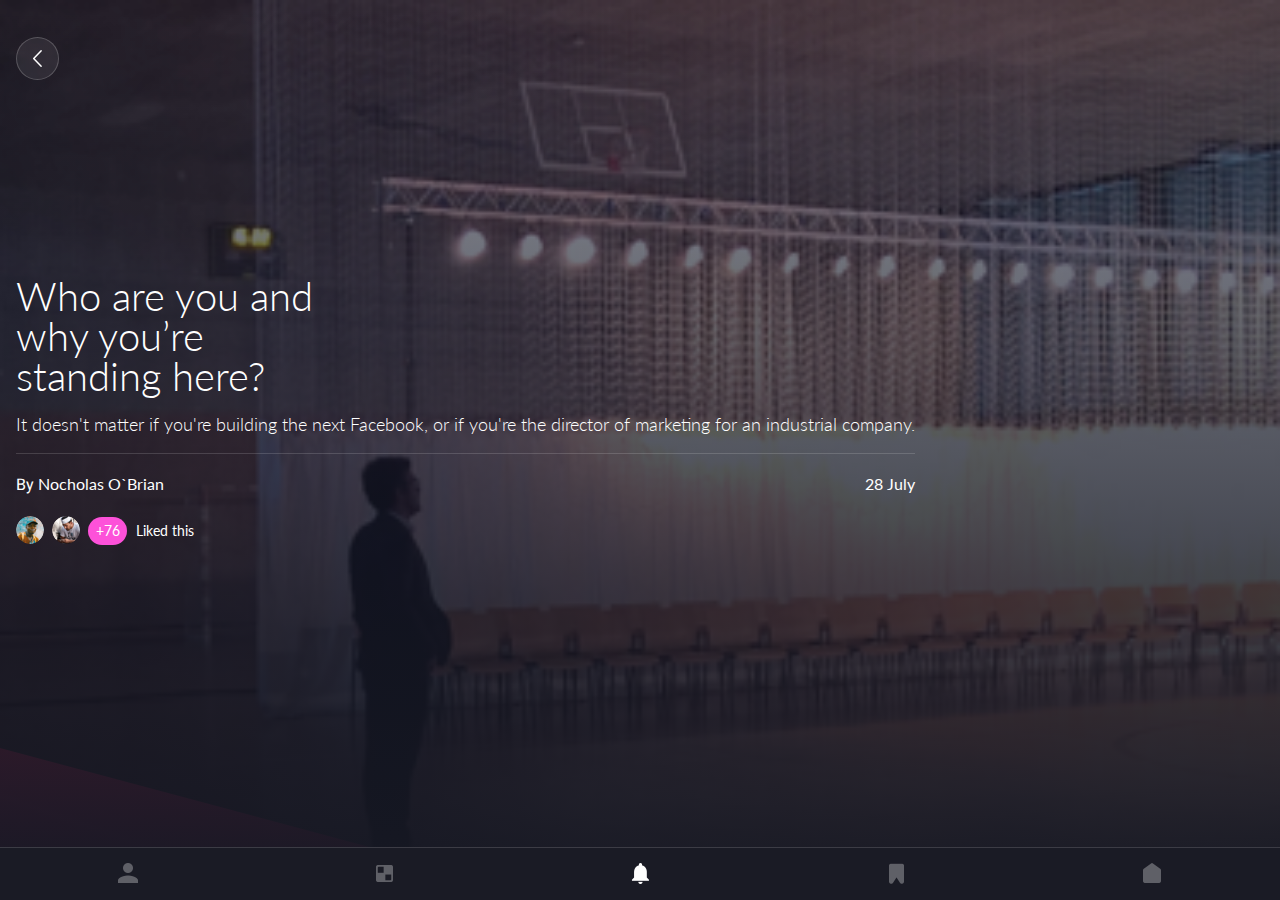
==== index.html @ 82537b6f "first commit" ====
<!DOCTYPE html>
<html lang="en">

<head>
    <meta http-equiv="Content-Type" content="text/html; charset=UTF-8">
    <meta name="viewport" content="width=device-width, initial-scale=1.0">
    <meta http-equiv="X-UA-Compatible" content="ie=edge">
    <link href="https://fonts.googleapis.com/css?family=Heebo|Lato:300,400" rel="stylesheet">
    <link rel="stylesheet" href="./lib/main.css">
    <title>Feed</title>
</head>

<body cz-shortcut-listen="true">
    <div id="back">
        <a href="./" class="ellipse">
            <img src="./src/images/arrow-back.png" alt="Back">
        </a>
    </div>

    <figure class="image-container">
        <img src="./src/images/image.png" alt="" class="image">
        <div id="overlay-image"></div>
        <div id="overlay-wrapper">
            <div id="overlay-gradient"></div>
        </div>
        <div id="overlay-top"></div>
    </figure>

    <article class="article">
        <h1 class="heading">Who are you and
            <br>why you’re
            <br>standing here?</h1>
        <p class="summary big">It doesn't matter if you're building the next Facebook, or if you're the director of marketing for an industrial
            company.</p>

        <hr>

        <div class="credit">
            <p class="author">
                <span class="by">By</span> Nocholas O`Brian</p>
            <p class="date">28 July</p>
        </div>

        <div class="media">
            <a href="#" class="user-link">
                <img src="./src/images/userpic-1.png" alt="John Doe">
            </a>
            <a href="#" class="user-link">
                <img src="./src/images/userpic-2.png" alt="John Doe">
            </a>
            <span class="value small">+76</span>
            <span class="small">Liked this</span>
        </div>
    </article>

    <div id="bottom-bar">
        <a href="#" class="icon">
            <img src="./src/images/icons/user.png" alt="Profile">
        </a>
        <a href="statistic.html" class="icon">
            <img src="./src/images/icons/statistic.png" alt="Statistics">
        </a>
        <a href="" class="icon active">
            <img src="./src/images/icons/bell.png" alt="Notifications">
        </a>
        <a href="#" class="icon">
            <img src="./src/images/icons/bookmark.png" alt="Bookmarks">
        </a>
        <a href="#" class="icon">
            <img src="./src/images/icons/square-up.png" alt="Title">
        </a>
    </div>

    <script src="./lib/app.bundle.js"></script>

</body>

</html>
---- lib/main.css ----
a,abbr,acronym,address,applet,article,aside,audio,b,big,blockquote,body,canvas,caption,center,cite,code,dd,del,details,dfn,div,dl,dt,em,embed,fieldset,figcaption,figure,footer,form,h1,h2,h3,h4,h5,h6,header,hgroup,html,i,iframe,img,ins,kbd,label,legend,li,mark,menu,nav,object,ol,output,p,pre,q,ruby,s,samp,section,small,span,strike,strong,sub,summary,sup,table,tbody,td,tfoot,th,thead,time,tr,tt,u,ul,var,video{margin:0;padding:0;border:0;font-size:100%;font:inherit;vertical-align:baseline}article,aside,details,figcaption,figure,footer,header,hgroup,menu,nav,section{display:block}body{line-height:1}ol,ul{list-style:none}blockquote,q{quotes:none}blockquote:after,blockquote:before,q:after,q:before{content:"";content:none}table{border-collapse:collapse;border-spacing:0}a{text-decoration:none}a,a:visited{color:inherit}button,input,label,select,textarea{display:inline-block;vertical-align:middle;white-space:normal;line-height:1;border:none;font-family:inherit;outline:none}input:focus{outline:0}input,textarea{-webkit-box-sizing:content-box;box-sizing:content-box}button,input[type=button],input[type=checkbox],input[type=radio],input[type=reset],input[type=submit],select{-webkit-box-sizing:border-box;box-sizing:border-box}input[type=checkbox],input[type=radio]{width:13px;height:13px}input[type=search]{-webkit-appearance:textfield;-webkit-box-sizing:content-box}button,input[type=button],input[type=reset],input[type=submit]{overflow:visible;width:auto;border:none}body{width:100%;height:100%;background:#161823;font-family:Lato,sans-serif;color:#fff}h1,h2,h3,h4,h5,h6{font-weight:300}hr{border:none;height:1px;color:hsla(0,0%,100%,.15);background:hsla(0,0%,100%,.15)}.small{font-size:.875em}.big{font-size:1.125em}.bigger{font-size:1.75em}#back{position:absolute;width:43px;height:43px;top:37px;left:16px;z-index:1}#back .ellipse{display:-webkit-box;display:-ms-flexbox;display:flex;-webkit-box-align:center;-ms-flex-align:center;align-items:center;-webkit-box-pack:center;-ms-flex-pack:center;justify-content:center;-webkit-box-sizing:border-box;box-sizing:border-box;width:inherit;height:inherit;-webkit-box-shadow:inset 0 0 0 1px hsla(0,0%,100%,.2);box-shadow:inset 0 0 0 1px hsla(0,0%,100%,.2);background:hsla(0,0%,100%,.07)}#back .ellipse,#back .ellipse:after{border-radius:50%;-webkit-transition:all .4s ease-out;transition:all .4s ease-out}#back .ellipse:after{-webkit-box-sizing:inherit;box-sizing:inherit;content:"";position:absolute;width:100%;height:100%;top:0;left:0;opacity:0}#back .ellipse:hover{background:hsla(0,0%,100%,.1)}#back .ellipse:hover:after{opacity:1;border-top:1px solid hsla(0,0%,100%,.4);-webkit-transform:rotate(-90deg);transform:rotate(-90deg)}.image-container{position:relative;top:0;left:0;max-width:100vw;max-height:100vh;-o-object-fit:fill;object-fit:fill;overflow:hidden}.image-container .image{width:100%;height:auto}.image-container #overlay-image{position:absolute;display:block;top:0;width:100%;height:100%;background:rgba(16,22,44,.45)}.image-container #overlay-wrapper{position:absolute;height:120%;width:100%;top:0;overflow:hidden}.image-container #overlay-wrapper #overlay-gradient{position:absolute;bottom:156px;width:120%;height:176px;-webkit-transform-origin:left top;transform-origin:left top;opacity:.5;-webkit-transform:rotate(15deg);transform:rotate(15deg);background:linear-gradient(351deg,#8d4de8,#ff2366)}.image-container #overlay-top{position:absolute;bottom:0;width:100%;height:100%;background:-webkit-gradient(linear,left top,left bottom,from(0),color-stop(#161823),to(hsla(0,0%,100%,0)));background:linear-gradient(0,#161823,hsla(0,0%,100%,0))}.article{position:absolute;top:276px;padding:0 1em 52px}.article .heading{font-size:2.5em}.article .summary{margin-top:16px;font-weight:300;line-height:1.444}.article hr{margin:15px 0 22px}.article .credit{margin-bottom:24px}.article .credit .author{float:left}.article .credit .author .by{font-family:Heebo,sans-serif}.article .credit .date{text-align:right}.article .media{display:-webkit-box;display:-ms-flexbox;display:flex;-webkit-box-align:center;-ms-flex-align:center;align-items:center;-webkit-box-pack:start;-ms-flex-pack:start;justify-content:start;margin-bottom:11px;text-align:left}.article .media .user-link{margin-right:8px}.article .media .value{width:39px;height:28px;margin-right:9px;background:#fd51d9;border-radius:14px}#bottom-bar,.article .media .value{display:-webkit-box;display:-ms-flexbox;display:flex;-webkit-box-align:center;-ms-flex-align:center;align-items:center;-webkit-box-pack:center;-ms-flex-pack:center;justify-content:center}#bottom-bar{position:fixed;width:100%;height:52px;bottom:0;background:#1a1b25;border-top:1px solid hsla(0,0%,100%,.15)}#bottom-bar .icon{display:inline-block;width:20%;text-align:center;opacity:.3;-webkit-transition:all .4s ease-out;transition:all .4s ease-out}#bottom-bar .icon.active{opacity:1}#bottom-bar .icon:hover:not(.active){opacity:.5}.page-title{display:-webkit-box;display:-ms-flexbox;display:flex;-webkit-box-align:center;-ms-flex-align:center;align-items:center;-webkit-box-pack:center;-ms-flex-pack:center;justify-content:center;margin-top:52px}.page-title .title{font-weight:400;float:left;margin-right:19px}#tabs{width:100%;height:53px;margin-top:29px;border-bottom:1px solid hsla(0,0%,100%,.1);-webkit-box-shadow:inset 0 3px 12px rgba(0,0,0,.5);box-shadow:inset 0 3px 12px rgba(0,0,0,.5);background:#060812;overflow:hidden}#tabs #month-list{display:-webkit-box;display:-ms-flexbox;display:flex;-webkit-box-align:center;-ms-flex-align:center;align-items:center;-webkit-box-pack:start;-ms-flex-pack:start;justify-content:start;height:100%;overflow:scroll;z-index:1;overflow-x:scroll;overflow-y:hidden}#tabs #month-list .month{display:-webkit-inline-box;display:-ms-inline-flexbox;display:inline-flex;padding:17px 8px;margin:0 8px;font-weight:400;color:#ccc;border-bottom:3px solid transparent;-webkit-transition:all .4s ease-out;transition:all .4s ease-out;cursor:pointer}#tabs #month-list .month.current{color:#fff;border-bottom:3px solid #0b78e3}@media only screen and (min-width:1000px){#tabs #month-list{display:-webkit-box;display:-ms-flexbox;display:flex;-webkit-box-align:center;-ms-flex-align:center;align-items:center;-webkit-box-pack:center;-ms-flex-pack:center;justify-content:center;overflow:hidden}}#create-stats{text-align:center;position:absolute;left:0;right:0;top:0;bottom:0;margin:auto;width:100%;height:200px}#create-stats h2{font-size:1.75em;padding:16px 8px}#create-stats h3{font-size:1.125em}#create-stats #new{padding:1em 1.5em;margin-top:16px;border-radius:4px;color:#fff;background:#0b0c15;cursor:pointer;-webkit-transition:all .4s ease-out;transition:all .4s ease-out}#create-stats #new:hover{background:#ff2366}#chart-container{display:-webkit-box;display:-ms-flexbox;display:flex;-webkit-box-align:center;-ms-flex-align:center;align-items:center;-webkit-box-pack:center;-ms-flex-pack:center;justify-content:center;margin:47px auto 27px;width:250px;height:250px}#chart-container .balance{position:absolute}#chart-container .balance .tag{font-family:Heebo,sans-serif;text-align:center;margin-top:18px}#chart-container canvas{cursor:pointer}#details{display:inline-block;position:relative;-webkit-box-sizing:border-box;box-sizing:border-box;width:100%;padding:1em;text-align:center}#details #sum{margin-left:8px;margin-bottom:100px}#details #spent{margin-bottom:11px}#total{position:absolute;-webkit-box-sizing:border-box;box-sizing:border-box;text-align:center;bottom:0;width:100%}#total .amount{display:-webkit-inline-box;display:-ms-inline-flexbox;display:inline-flex;-webkit-box-align:center;-ms-flex-align:center;align-items:center;-webkit-box-pack:center;-ms-flex-pack:center;justify-content:center;width:163px;height:70px;border-radius:4px;margin:1em .5em;border:1px solid}#total .amount.savings{border-color:#0b78e3}#total .amount.expenses{border-color:#ff2366}#total .amount .cents-wrap{width:25px;text-align:center}.usd{float:left;margin-right:3px}#modal{position:fixed;display:block;top:100%;width:100%;height:100%;background:#0e0f1a;z-index:2;-webkit-transform:scale(.8);transform:scale(.8);-webkit-transition:all .4s ease-out;transition:all .4s ease-out}#modal.open{-webkit-transform:scale(1);transform:scale(1);top:0}#modal form{padding:1em;margin-top:100px}#modal form .input-wrap{margin:auto;text-align:left}#modal form .input-wrap h2{text-align:left;margin:16px 8px -8px}#modal form .input-wrap input,#modal form .input-wrap select{-webkit-box-sizing:border-box;box-sizing:border-box;width:100%;padding:12px;margin-top:18px;border-radius:4px;background:#0b0c15;-webkit-box-shadow:inset 0 1px 3px rgba(0,0,0,.1);box-shadow:inset 0 1px 3px rgba(0,0,0,.1);color:#fff}#modal form .input-wrap input[type=number],#modal form .input-wrap select[type=number]{color:#0b78e3;width:100%}#modal form .input-wrap input[type=submit],#modal form .input-wrap select[type=submit]{display:block;margin-top:24px;width:100%;background:#0b78e3}#edit{-webkit-transition:all .2s ease-out;transition:all .2s ease-out;position:relative;float:right;background:#0e0f1a;top:20px;right:16px;border-radius:4px;cursor:pointer}#edit p{font-family:Heebo,sans-serif;padding:.4em .8em}#edit:hover{background:#0b78e3}#edit:hover p{color:#fff}#close{-webkit-transition:all .2s ease-out;transition:all .2s ease-out;position:absolute;display:inline-block;right:16px;top:45px;cursor:pointer;-webkit-transform:scale(.8);transform:scale(.8)}#close:hover{-webkit-transform:scale(1);transform:scale(1)}#chart-container,#details,#edit{visibility:hidden;opacity:0;-webkit-transition:opacity .4s ease-out .2s;transition:opacity .4s ease-out .2s}
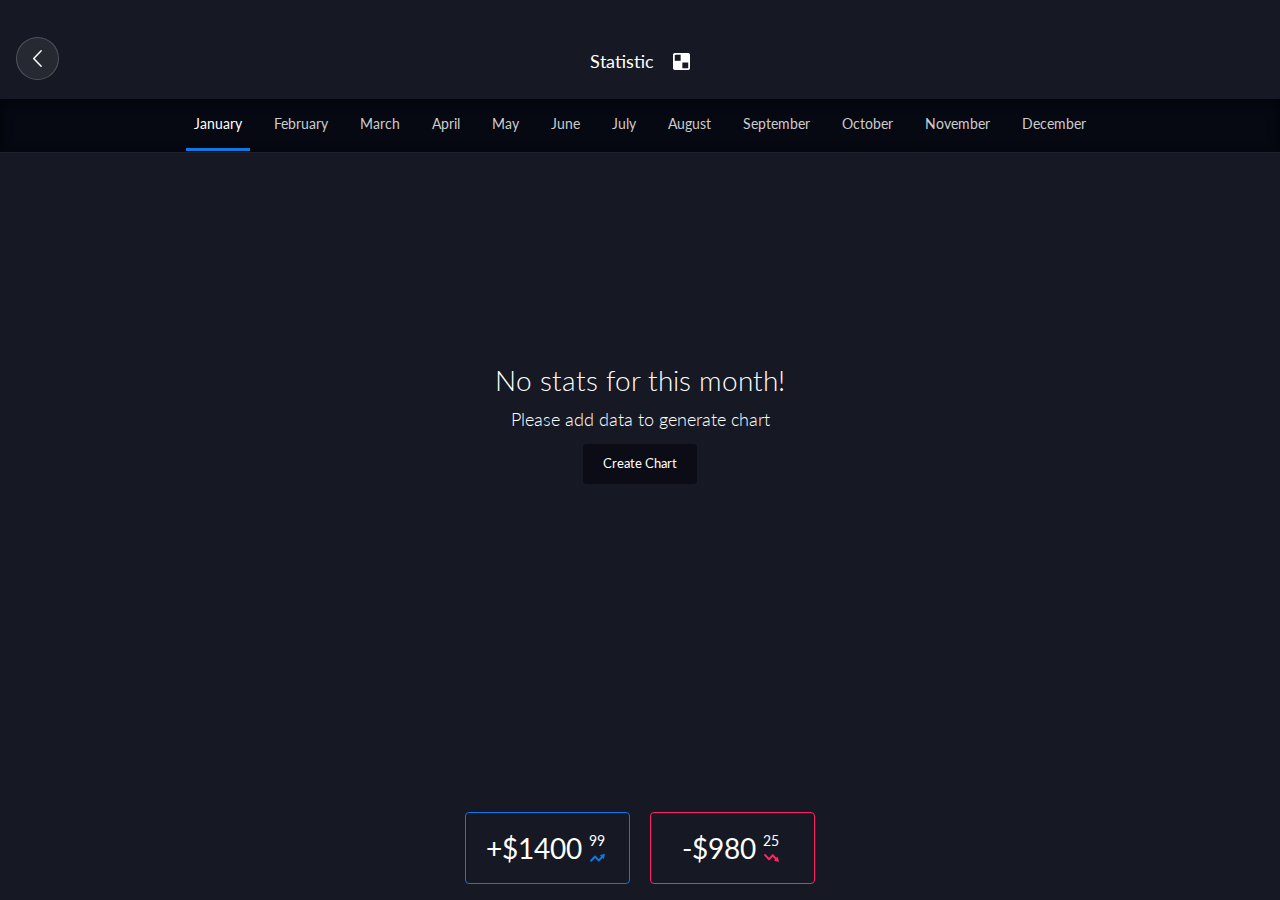
==== commit 3c503ffc: "initial commit" ====
--- a/index.html
+++ b/index.html
@@ -7,68 +7,115 @@
     <meta http-equiv="X-UA-Compatible" content="ie=edge">
     <link href="https://fonts.googleapis.com/css?family=Heebo|Lato:300,400" rel="stylesheet">
     <link rel="stylesheet" href="./lib/main.css">
-    <title>Feed</title>
+    <title>Statistic</title>
 </head>
 
-<body cz-shortcut-listen="true">
+<body>
     <div id="back">
         <a href="./" class="ellipse">
             <img src="./src/images/arrow-back.png" alt="Back">
         </a>
     </div>
 
-    <figure class="image-container">
-        <img src="./src/images/image.png" alt="" class="image">
-        <div id="overlay-image"></div>
-        <div id="overlay-wrapper">
-            <div id="overlay-gradient"></div>
+    <div id="modal-wrap">
+        <div id="modal">
+            <div id="close">
+                <img src="./src/images/icons/close.png" alt="">
+            </div>
+            <form id="form">
+                <div class="input-wrap">
+                    <select name="" id="select-month" required>
+                        <option value="">Select month</option>
+                        <option value="jan">January</option>
+                        <option value="feb">February</option>
+                        <option value="mar">March</option>
+                        <option value="apr">April</option>
+                        <option value="may">May</option>
+                        <option value="jun">June</option>
+                        <option value="jul">July</option>
+                        <option value="aug">August</option>
+                        <option value="sep">September</option>
+                        <option value="oct">October</option>
+                        <option value="nov">November</option>
+                        <option value="dec">December</option>
+                    </select>
+                    <h2>Income</h2>
+                    <input type="number" name="income" id="income" placeholder="Monthly income" step="0.01" required>
+                    <h2>Expenses</h2>
+                    <input type="number" name="personal" id="personal" placeholder="Personal" step="0.01" required>
+                    <input type="number" name="utilities" id="utilities" placeholder="House and utilities" step="0.01" required>
+                    <input type="number" name="transport" id="transport" placeholder="Transport" step="0.01" required>                 
+                    <input type="number" name="food" id="food" placeholder="Food and restaurants" step="0.01" required>
+                    <input type="submit" value="Save" id="submit">
+                </div>
+            </form>
         </div>
-        <div id="overlay-top"></div>
-    </figure>
+    </div>
 
-    <article class="article">
-        <h1 class="heading">Who are you and
-            <br>why you’re
-            <br>standing here?</h1>
-        <p class="summary big">It doesn't matter if you're building the next Facebook, or if you're the director of marketing for an industrial
-            company.</p>
+    <div class="page-title">
+        <h2 class="title big">Statistic</h2>
+        <img src="./src/images/icons/statistic.png" alt="Statistic">
+    </div>
 
-        <hr>
+    <div id="tabs">
+        <ul id="month-list">
+            <li id="jan" class="month small">January</li>
+            <li id="feb" class="month small">February</li>
+            <li id="mar" class="month small">March</li>
+            <li id="apr" class="month small">April</li>
+            <li id="may" class="month small">May</li>
+            <li id="jun" class="month small">June</li>
+            <li id="jul" class="month small">July</li>
+            <li id="aug" class="month small">August</li>
+            <li id="sep" class="month small">September</li>
+            <li id="oct" class="month small">October</li>
+            <li id="nov" class="month small">November</li>
+            <li id="dec" class="month small">December</li>
+        </ul>
+    </div>
 
-        <div class="credit">
-            <p class="author">
-                <span class="by">By</span> Nocholas O`Brian</p>
-            <p class="date">28 July</p>
+    <div id="edit">
+        <p class="small">Edit</p>
+    </div>
+
+    <div id="create-stats">
+        <h2 class="big">No stats for this month!</h2>
+        <h3>Please add data to generate chart</h3>
+        <button id="new">Create Chart</button>
+    </div>
+
+    <div id="chart-container">
+        <canvas id="myChart" width="250" height="250"></canvas>
+        <div class="balance">
+            <p class="usd bigger" id="balance-left"></p>
+            <sup id="cents-left" class="small"></sup>
+            <p class="tag small">balance</p>
         </div>
+    </div>
 
-        <div class="media">
-            <a href="#" class="user-link">
-                <img src="./src/images/userpic-1.png" alt="John Doe">
-            </a>
-            <a href="#" class="user-link">
-                <img src="./src/images/userpic-2.png" alt="John Doe">
-            </a>
-            <span class="value small">+76</span>
-            <span class="small">Liked this</span>
+    <div id="details">
+        <p id="spent">
+            <img src="" alt="" id="icon">
+            <span id="sum" class="big"></span>
+        </p>
+        <p id="category" class="small"></p>
+    </div>
+
+    <div id="total">
+        <div class="amount savings">
+            <p class="usd bigger">+$1400</p>
+            <div class="cents-wrap">
+                <sup class="small">99</sup>
+                <img src="./src/images/icons/income.png" class="stat-icon">
+            </div>
         </div>
-    </article>
-
-    <div id="bottom-bar">
-        <a href="#" class="icon">
-            <img src="./src/images/icons/user.png" alt="Profile">
-        </a>
-        <a href="statistic.html" class="icon">
-            <img src="./src/images/icons/statistic.png" alt="Statistics">
-        </a>
-        <a href="" class="icon active">
-            <img src="./src/images/icons/bell.png" alt="Notifications">
-        </a>
-        <a href="#" class="icon">
-            <img src="./src/images/icons/bookmark.png" alt="Bookmarks">
-        </a>
-        <a href="#" class="icon">
-            <img src="./src/images/icons/square-up.png" alt="Title">
-        </a>
+        <div class="amount expenses">
+            <p class="usd bigger">-$980</p>
+            <div class="cents-wrap">
+                <sup class="small">25</sup>
+                <img src="./src/images/icons/outcome.png" class="stat-icon">
+            </div>
+        </div>
     </div>
 
     <script src="./lib/app.bundle.js"></script>
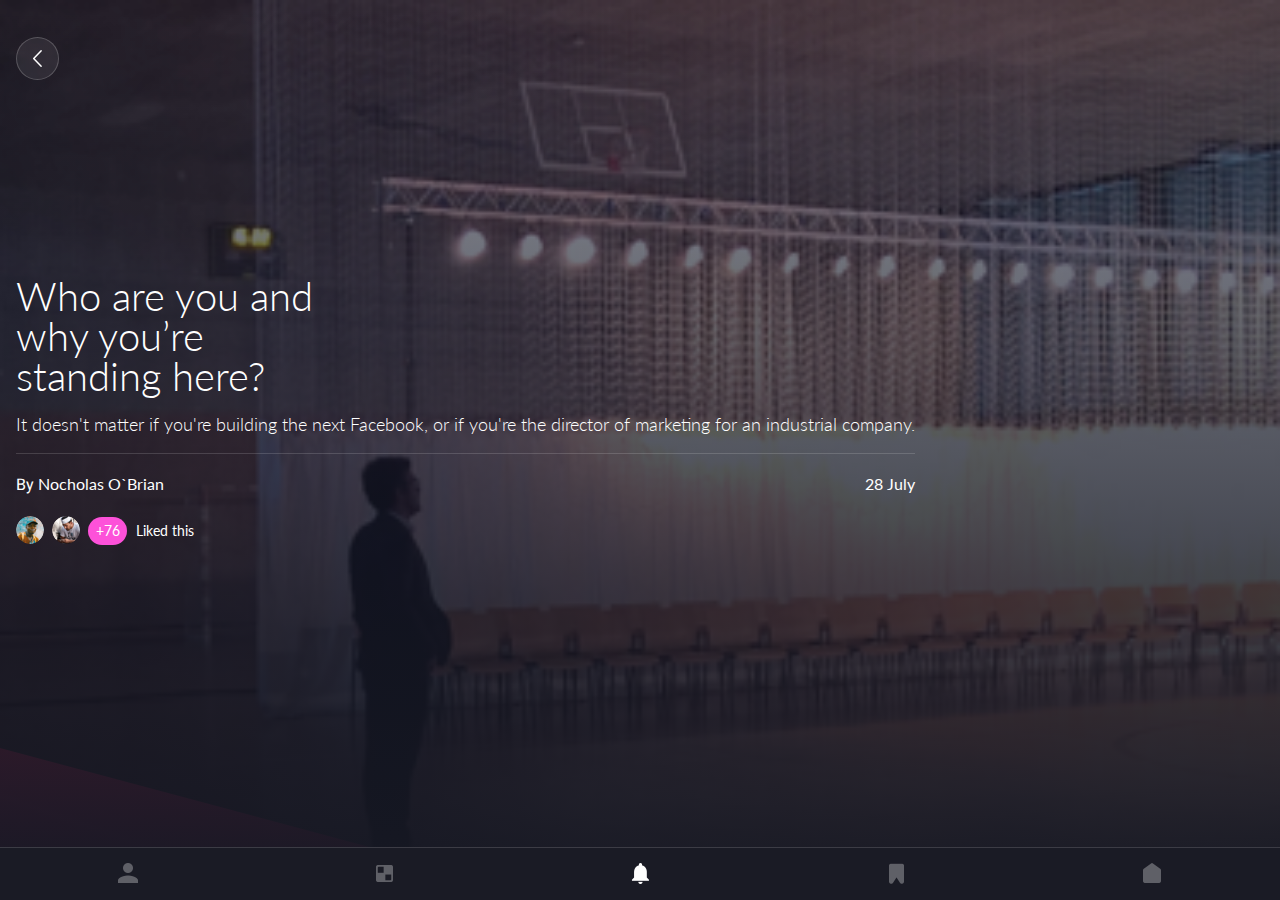
==== commit 9ee0bed8: "initial commit" ====
--- a/index.html
+++ b/index.html
@@ -7,115 +7,69 @@
     <meta http-equiv="X-UA-Compatible" content="ie=edge">
     <link href="https://fonts.googleapis.com/css?family=Heebo|Lato:300,400" rel="stylesheet">
     <link rel="stylesheet" href="./lib/main.css">
-    <title>Statistic</title>
+    <title>Feed</title>
 </head>
 
-<body>
+<body cz-shortcut-listen="true">
     <div id="back">
         <a href="./" class="ellipse">
             <img src="./src/images/arrow-back.png" alt="Back">
         </a>
     </div>
 
-    <div id="modal-wrap">
-        <div id="modal">
-            <div id="close">
-                <img src="./src/images/icons/close.png" alt="">
-            </div>
-            <form id="form">
-                <div class="input-wrap">
-                    <select name="" id="select-month" required>
-                        <option value="">Select month</option>
-                        <option value="jan">January</option>
-                        <option value="feb">February</option>
-                        <option value="mar">March</option>
-                        <option value="apr">April</option>
-                        <option value="may">May</option>
-                        <option value="jun">June</option>
-                        <option value="jul">July</option>
-                        <option value="aug">August</option>
-                        <option value="sep">September</option>
-                        <option value="oct">October</option>
-                        <option value="nov">November</option>
-                        <option value="dec">December</option>
-                    </select>
-                    <h2>Income</h2>
-                    <input type="number" name="income" id="income" placeholder="Monthly income" step="0.01" required>
-                    <h2>Expenses</h2>
-                    <input type="number" name="personal" id="personal" placeholder="Personal" step="0.01" required>
-                    <input type="number" name="utilities" id="utilities" placeholder="House and utilities" step="0.01" required>
-                    <input type="number" name="transport" id="transport" placeholder="Transport" step="0.01" required>                 
-                    <input type="number" name="food" id="food" placeholder="Food and restaurants" step="0.01" required>
-                    <input type="submit" value="Save" id="submit">
-                </div>
-            </form>
+    <figure class="image-container">
+        <img src="./src/images/image.png" alt="" class="image">
+        <div id="overlay-image"></div>
+        <div id="overlay-wrapper">
+            <div id="overlay-gradient"></div>
         </div>
-    </div>
+        <div id="overlay-top"></div>
+    </figure>
 
-    <div class="page-title">
-        <h2 class="title big">Statistic</h2>
-        <img src="./src/images/icons/statistic.png" alt="Statistic">
-    </div>
+    <article class="article">
+        <h1 class="heading">Who are you and
+            <br>why you’re
+            <br>standing here?</h1>
+        <p class="summary big">It doesn't matter if you're building the next Facebook, or if you're the director of marketing for an industrial
+            company.
+        </p>
 
-    <div id="tabs">
-        <ul id="month-list">
-            <li id="jan" class="month small">January</li>
-            <li id="feb" class="month small">February</li>
-            <li id="mar" class="month small">March</li>
-            <li id="apr" class="month small">April</li>
-            <li id="may" class="month small">May</li>
-            <li id="jun" class="month small">June</li>
-            <li id="jul" class="month small">July</li>
-            <li id="aug" class="month small">August</li>
-            <li id="sep" class="month small">September</li>
-            <li id="oct" class="month small">October</li>
-            <li id="nov" class="month small">November</li>
-            <li id="dec" class="month small">December</li>
-        </ul>
-    </div>
+        <hr>
 
-    <div id="edit">
-        <p class="small">Edit</p>
-    </div>
+        <div class="credit">
+            <p class="author">
+                <span class="by">By</span> Nocholas O`Brian</p>
+            <p class="date">28 July</p>
+        </div>
 
-    <div id="create-stats">
-        <h2 class="big">No stats for this month!</h2>
-        <h3>Please add data to generate chart</h3>
-        <button id="new">Create Chart</button>
-    </div>
+        <div class="media">
+            <a href="#" class="user-link">
+                <img src="./src/images/userpic-1.png" alt="John Doe">
+            </a>
+            <a href="#" class="user-link">
+                <img src="./src/images/userpic-2.png" alt="John Doe">
+            </a>
+            <span class="value small">+76</span>
+            <span class="small">Liked this</span>
+        </div>
+    </article>
 
-    <div id="chart-container">
-        <canvas id="myChart" width="250" height="250"></canvas>
-        <div class="balance">
-            <p class="usd bigger" id="balance-left"></p>
-            <sup id="cents-left" class="small"></sup>
-            <p class="tag small">balance</p>
-        </div>
-    </div>
-
-    <div id="details">
-        <p id="spent">
-            <img src="" alt="" id="icon">
-            <span id="sum" class="big"></span>
-        </p>
-        <p id="category" class="small"></p>
-    </div>
-
-    <div id="total">
-        <div class="amount savings">
-            <p class="usd bigger">+$1400</p>
-            <div class="cents-wrap">
-                <sup class="small">99</sup>
-                <img src="./src/images/icons/income.png" class="stat-icon">
-            </div>
-        </div>
-        <div class="amount expenses">
-            <p class="usd bigger">-$980</p>
-            <div class="cents-wrap">
-                <sup class="small">25</sup>
-                <img src="./src/images/icons/outcome.png" class="stat-icon">
-            </div>
-        </div>
+    <div id="bottom-bar">
+        <a href="#" class="icon">
+            <img src="./src/images/icons/user.png" alt="Profile">
+        </a>
+        <a href="stats.html" class="icon">
+            <img src="./src/images/icons/statistic.png" alt="Statistics">
+        </a>
+        <a href="" class="icon active">
+            <img src="./src/images/icons/bell.png" alt="Notifications">
+        </a>
+        <a href="#" class="icon">
+            <img src="./src/images/icons/bookmark.png" alt="Bookmarks">
+        </a>
+        <a href="#" class="icon">
+            <img src="./src/images/icons/square-up.png" alt="Title">
+        </a>
     </div>
 
     <script src="./lib/app.bundle.js"></script>
